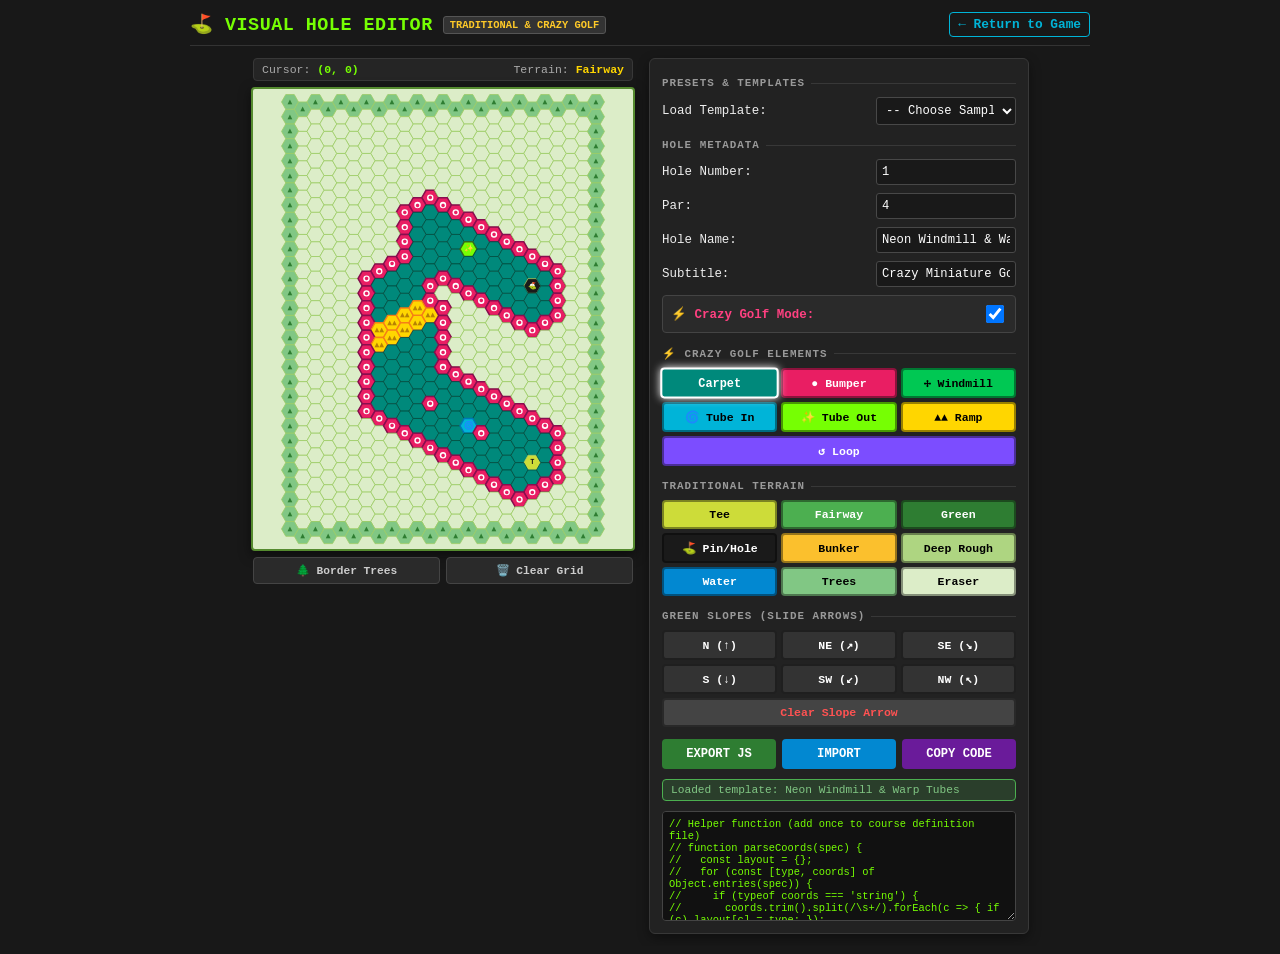
==== editor.html @ 001045fa "editor" ====
<!DOCTYPE html>
<html lang="en-GB">
<head>
  <meta charset="UTF-8">
  <meta name="viewport" content="width=device-width, initial-scale=1.0">
  <title>Course &amp; Hole Editor | Paper &amp; Dice Golf</title>
  <style>
    * { box-sizing: border-box; user-select: none; }
    body {
      font-family: monospace;
      background: #181818;
      color: #eee;
      margin: 0;
      padding: 12px;
      display: flex;
      flex-direction: column;
      align-items: center;
      min-height: 100vh;
    }
    
    header {
      display: flex;
      justify-content: space-between;
      align-items: center;
      width: 100%;
      max-width: 900px;
      margin-bottom: 12px;
      padding-bottom: 8px;
      border-bottom: 1px solid #333;
    }

    .header-title-group {
      display: flex;
      align-items: center;
      gap: 10px;
    }

    h1 {
      margin: 0;
      font-size: 1.15rem;
      letter-spacing: 0.5px;
      color: #76ff03;
    }

    .badge-sub {
      font-size: 0.65rem;
      background: #333;
      color: #ffca28;
      padding: 2px 6px;
      border-radius: 3px;
      border: 1px solid #555;
      font-weight: bold;
    }

    .back-link {
      color: #00b4d8;
      text-decoration: none;
      font-size: 0.8rem;
      font-weight: bold;
      border: 1px solid #00b4d8;
      padding: 4px 8px;
      border-radius: 4px;
      transition: background 0.15s;
    }
    .back-link:hover {
      background: rgba(0, 180, 216, 0.15);
    }

    #editor-wrapper {
      display: flex;
      flex-wrap: wrap;
      gap: 14px;
      justify-content: center;
      width: 100%;
      max-width: 900px;
    }

    .canvas-column {
      display: flex;
      flex-direction: column;
      gap: 6px;
      align-items: center;
    }

    .canvas-info-bar {
      display: flex;
      justify-content: space-between;
      width: 380px;
      background: #252525;
      padding: 4px 8px;
      border-radius: 4px;
      font-size: 0.72rem;
      color: #aaa;
      border: 1px solid #383838;
    }

    .coord-tag {
      color: #76ff03;
      font-weight: bold;
    }

    .terrain-tag {
      color: #ffd600;
      font-weight: bold;
    }

    canvas {
      border: 2px solid #558b2f;
      background: #dcedc8;
      cursor: crosshair;
      border-radius: 4px;
      box-shadow: 0 4px 12px rgba(0,0,0,0.5);
    }

    .canvas-tools-row {
      display: flex;
      gap: 6px;
      width: 380px;
    }

    .btn-canvas-mini {
      flex: 1;
      padding: 6px 4px;
      background: #2a2a2a;
      color: #ccc;
      border: 1px solid #444;
      border-radius: 4px;
      cursor: pointer;
      font-family: inherit;
      font-size: 0.7rem;
      font-weight: bold;
    }
    .btn-canvas-mini:hover {
      background: #333;
      color: #fff;
      border-color: #666;
    }

    #toolbar {
      display: flex;
      flex-direction: column;
      gap: 8px;
      width: 380px;
      background: #222;
      padding: 12px;
      border-radius: 6px;
      border: 1px solid #383838;
      box-shadow: 0 4px 12px rgba(0,0,0,0.4);
    }

    .section-title {
      font-size: 0.68rem;
      font-weight: bold;
      letter-spacing: 1px;
      color: #999;
      margin-top: 6px;
      display: flex;
      align-items: center;
      gap: 6px;
    }

    .section-title::after {
      content: '';
      flex: 1;
      height: 1px;
      background: #383838;
    }

    .palette {
      display: flex;
      flex-wrap: wrap;
      gap: 4px;
    }

    .palette button {
      flex: 1 1 30%;
      padding: 6px 4px;
      font-weight: bold;
      border: 2px solid rgba(0,0,0,0.4);
      cursor: pointer;
      border-radius: 4px;
      font-size: 0.72rem;
      font-family: inherit;
      transition: transform 0.1s, border-color 0.1s;
      display: flex;
      align-items: center;
      justify-content: center;
      gap: 4px;
    }

    .palette button:hover {
      opacity: 0.92;
      transform: translateY(-1px);
    }

    .palette button.active {
      border-color: #ffffff !important;
      box-shadow: 0 0 8px #ffffff;
      transform: scale(1.03);
      z-index: 2;
    }

    .field-row {
      display: flex;
      justify-content: space-between;
      align-items: center;
      gap: 8px;
      font-size: 0.78rem;
    }

    .checkbox-row {
      background: #2a2a2a;
      padding: 6px 8px;
      border-radius: 4px;
      border: 1px solid #444;
    }

    .checkbox-row label {
      cursor: pointer;
      color: #ff4081;
      font-weight: bold;
    }

    input, select {
      width: 140px;
      padding: 5px;
      background: #191919;
      border: 1px solid #484848;
      color: #fff;
      font-family: inherit;
      border-radius: 3px;
      font-size: 0.76rem;
    }

    input[type="checkbox"] {
      width: 18px;
      height: 18px;
      cursor: pointer;
    }

    textarea {
      width: 100%;
      height: 110px;
      background: #111;
      color: #76ff03;
      font-family: monospace;
      font-size: 0.65rem;
      border: 1px solid #444;
      margin-top: 2px;
      padding: 6px;
      border-radius: 4px;
      resize: vertical;
    }

    .action-btn-group {
      display: flex;
      gap: 6px;
      margin-top: 4px;
    }

    .action-btn {
      background: #2e7d32;
      color: white;
      padding: 8px 6px;
      border: none;
      font-weight: bold;
      cursor: pointer;
      border-radius: 4px;
      font-family: inherit;
      font-size: 0.76rem;
      flex: 1;
      transition: background 0.15s;
    }
    .action-btn:hover { background: #388e3c; }

    .action-btn-import { background: #0288d1; }
    .action-btn-import:hover { background: #039be5; }

    .action-btn-copy { background: #6a1b9a; }
    .action-btn-copy:hover { background: #7b1fa2; }

    #status-msg {
      font-size: 0.7rem;
      padding: 4px 8px;
      border-radius: 4px;
      display: none;
      margin-top: 2px;
    }
    .status-success {
      background: rgba(76, 175, 80, 0.2);
      color: #81c784;
      border: 1px solid #4caf50;
      display: block !important;
    }
    .status-error {
      background: rgba(244, 67, 54, 0.2);
      color: #e57373;
      border: 1px solid #f44336;
      display: block !important;
    }
  </style>
</head>
<body>

  <header>
    <div class="header-title-group">
      <h1>⛳ VISUAL HOLE EDITOR</h1>
      <span class="badge-sub">TRADITIONAL &amp; CRAZY GOLF</span>
    </div>
    <a href="/" class="back-link">← Return to Game</a>
  </header>

  <div id="editor-wrapper">
    <div class="canvas-column">
      <div class="canvas-info-bar">
        <span>Cursor: <span class="coord-tag" id="hover-coord">(0, 0)</span></span>
        <span>Terrain: <span class="terrain-tag" id="hover-terrain">Fairway</span></span>
      </div>
      <canvas id="edit-canvas" width="380" height="460"></canvas>
      <div class="canvas-tools-row">
        <button type="button" class="btn-canvas-mini" id="btn-fill-trees" title="Surround canvas perimeter with trees">🌲 Border Trees</button>
        <button type="button" class="btn-canvas-mini" id="btn-clear-canvas" title="Reset all painted hexes">🗑️ Clear Grid</button>
      </div>
    </div>
    
    <div id="toolbar">
      <span class="section-title">PRESETS &amp; TEMPLATES</span>
      <div class="field-row">
        <label for="sample-loader">Load Template:</label>
        <select id="sample-loader">
          <option value="">-- Choose Sample Hole --</option>
          <option value="daily">⭐ Today's Hole of the Day</option>
        </select>
      </div>

      <span class="section-title">HOLE METADATA</span>
      <div class="field-row"><label for="hole-id">Hole Number:</label><input type="number" id="hole-id" value="1"></div>
      <div class="field-row"><label for="hole-par">Par:</label><input type="number" id="hole-par" value="4"></div>
      <div class="field-row"><label for="hole-name">Hole Name:</label><input type="text" id="hole-name" value="Custom Crazy Hole"></div>
      <div class="field-row"><label for="hole-subtitle">Subtitle:</label><input type="text" id="hole-subtitle" value="Crazy Miniature Golf Prototype"></div>
      <div class="field-row checkbox-row">
        <label for="is-crazy-golf">⚡ Crazy Golf Mode:</label>
        <input type="checkbox" id="is-crazy-golf" checked>
      </div>
      
      <span class="section-title">⚡ CRAZY GOLF ELEMENTS</span>
      <div class="palette" id="crazy-palette">
        <button type="button" style="background: #00897b; color: #fff;" data-brush="crazy_fairway">Carpet</button>
        <button type="button" style="background: #e91e63; color: #fff;" data-brush="bumper">● Bumper</button>
        <button type="button" style="background: #00c853; color: #000;" data-brush="windmill">✢ Windmill</button>
        <button type="button" style="background: #00b4d8; color: #000;" data-brush="tube_in">🌀 Tube In</button>
        <button type="button" style="background: #76ff03; color: #000;" data-brush="tube_out">✨ Tube Out</button>
        <button type="button" style="background: #ffd600; color: #000;" data-brush="ramp">▲▲ Ramp</button>
        <button type="button" style="background: #7c4dff; color: #fff;" data-brush="funnel">↺ Loop</button>
      </div>

      <span class="section-title">TRADITIONAL TERRAIN</span>
      <div class="palette" id="standard-palette">
        <button type="button" style="background: #cddc39; color: #000;" data-brush="tee">Tee</button>
        <button type="button" style="background: #4caf50; color: #fff;" data-brush="fairway">Fairway</button>
        <button type="button" style="background: #2e7d32; color: #fff;" data-brush="green">Green</button>
        <button type="button" style="background: #1a1a1a; color: #fff;" data-brush="hole">⛳ Pin/Hole</button>
        <button type="button" style="background: #fbc02d; color: #000;" data-brush="sand">Bunker</button>
        <button type="button" style="background: #aed581; color: #000;" data-brush="deep_rough">Deep Rough</button>
        <button type="button" style="background: #0288d1; color: #fff;" data-brush="water">Water</button>
        <button type="button" style="background: #81c784; color: #000;" data-brush="trees">Trees</button>
        <button type="button" style="background: #dcedc8; color: #000;" data-brush="rough">Eraser</button>
      </div>

      <span class="section-title">GREEN SLOPES (SLIDE ARROWS)</span>
      <div class="palette" id="slope-palette">
        <button type="button" style="background: #333; color: #fff;" data-brush="slope" data-slope="0">N (↑)</button>
        <button type="button" style="background: #333; color: #fff;" data-brush="slope" data-slope="1">NE (↗)</button>
        <button type="button" style="background: #333; color: #fff;" data-brush="slope" data-slope="2">SE (↘)</button>
        <button type="button" style="background: #333; color: #fff;" data-brush="slope" data-slope="3">S (↓)</button>
        <button type="button" style="background: #333; color: #fff;" data-brush="slope" data-slope="4">SW (↙)</button>
        <button type="button" style="background: #333; color: #fff;" data-brush="slope" data-slope="5">NW (↖)</button>
        <button type="button" style="background: #444; color: #ff5252; flex: 1 1 100%;" data-brush="clearSlope">Clear Slope Arrow</button>
      </div>

      <div class="action-btn-group">
        <button type="button" class="action-btn" id="btn-export">EXPORT JS</button>
        <button type="button" class="action-btn action-btn-import" id="btn-import">IMPORT</button>
        <button type="button" class="action-btn action-btn-copy" id="btn-copy">COPY CODE</button>
      </div>
      <div id="status-msg"></div>
      <textarea id="output-code" placeholder="Exported compact JS code will appear here (or paste code here and click IMPORT)..."></textarea>
    </div>
  </div>

  <script type="module" src="editor.js"></script>
</body>
</html>
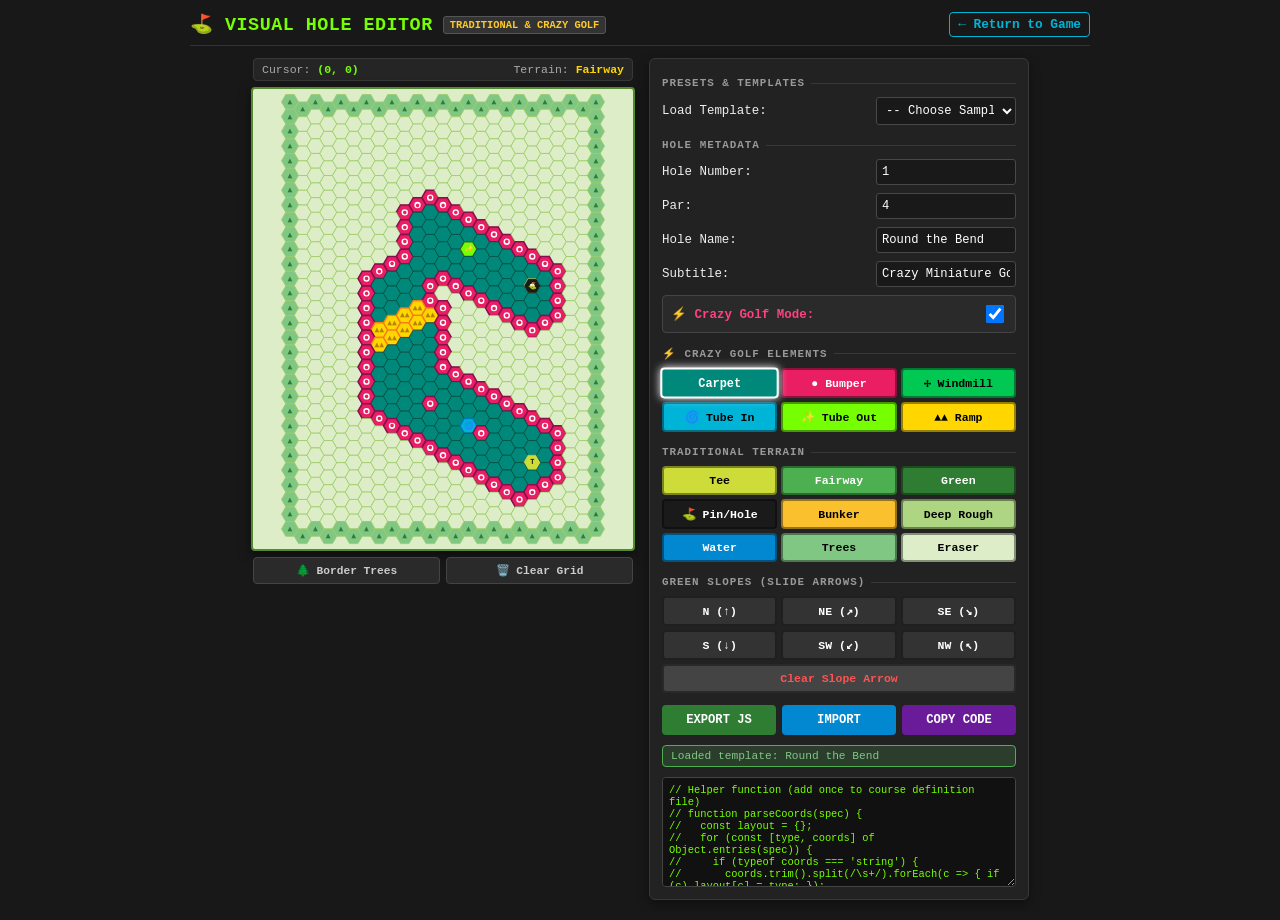
==== commit d59f3f1a: "refactor: remove loop-de-loop funnel feature Deprecate and remove the funnel element from the editor" ====
--- a/editor.html
+++ b/editor.html
@@ -351,7 +351,6 @@
         <button type="button" style="background: #00b4d8; color: #000;" data-brush="tube_in">🌀 Tube In</button>
         <button type="button" style="background: #76ff03; color: #000;" data-brush="tube_out">✨ Tube Out</button>
         <button type="button" style="background: #ffd600; color: #000;" data-brush="ramp">▲▲ Ramp</button>
-        <button type="button" style="background: #7c4dff; color: #fff;" data-brush="funnel">↺ Loop</button>
       </div>
 
       <span class="section-title">TRADITIONAL TERRAIN</span>
